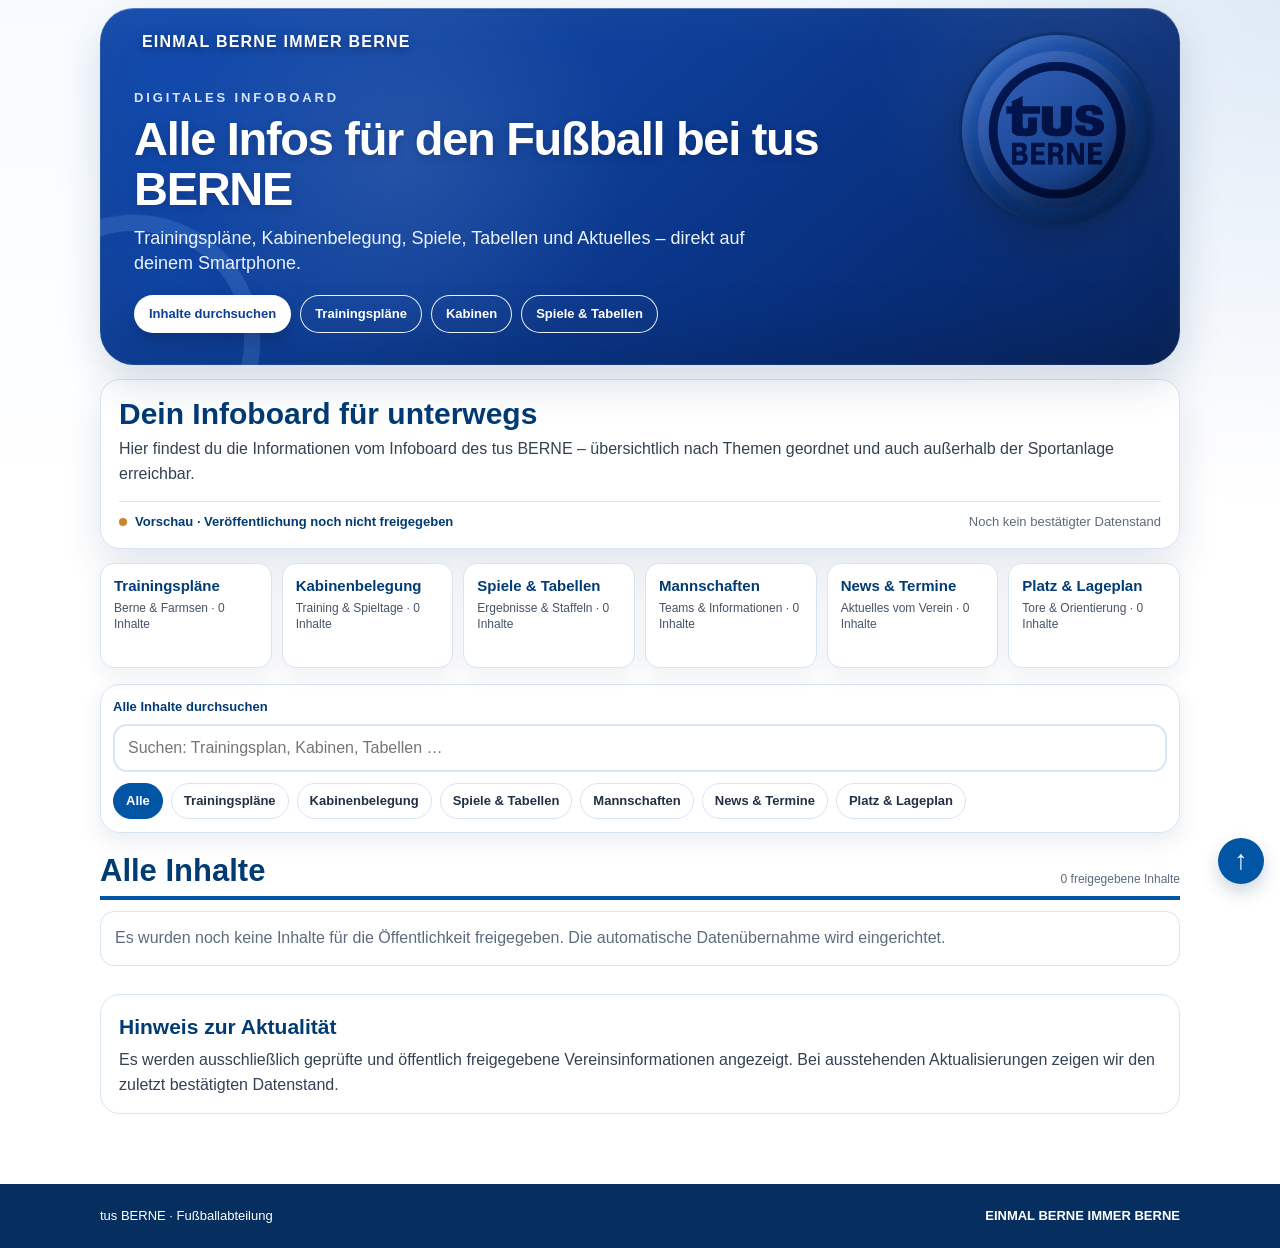
==== index.html @ 093ebe10 "Publish static tus BERNE infoboard portal skeleton with no private data" ====
<!doctype html>
<html lang="de">
<head>
  <meta charset="utf-8">
  <meta name="viewport" content="width=device-width, initial-scale=1">
  <meta name="theme-color" content="#0055a5">
  <meta name="robots" content="noindex,nofollow">
  <meta name="description" content="Trainingspläne, Kabinen, Spiele und Vereinsinformationen vom digitalen Infoboard der Fußballabteilung tus BERNE.">
  <title>tus BERNE | Digitales Infoboard</title>
  <link rel="stylesheet" href="./assets/styles.css">
  <script src="./assets/app.js" defer></script>
</head>
<body>
  <a class="skip-link" href="#inhalt">Zum Inhalt springen</a>
  <header class="hero" id="top">
    <div class="wrap">
      <div class="hero-shell">
        <div class="hero-topline">EINMAL BERNE IMMER BERNE</div>
        <div class="hero-logo3d" aria-hidden="true"><img src="[data-uri]" alt=""></div>
        <div class="hero-inner">
          <p class="eyebrow">DIGITALES INFOBOARD</p>
          <h1>Alle Infos für den Fußball bei tus BERNE</h1>
          <p class="subtitle">Trainingspläne, Kabinenbelegung, Spiele, Tabellen und Aktuelles – direkt auf deinem Smartphone.</p>
          <nav class="top-actions" aria-label="Schnellnavigation">
            <a class="button" href="#inhalte">Inhalte durchsuchen</a>
            <button class="button secondary" type="button" data-go-category="trainingsplaene">Trainingspläne</button>
            <button class="button secondary" type="button" data-go-category="kabinen">Kabinen</button>
            <button class="button secondary" type="button" data-go-category="fussball">Spiele &amp; Tabellen</button>
          </nav>
        </div>
      </div>
    </div>
  </header>

  <main id="inhalt" class="wrap">
    <section class="intro" aria-labelledby="intro-title">
      <h2 id="intro-title">Dein Infoboard für unterwegs</h2>
      <p>Hier findest du die Informationen vom Infoboard des tus BERNE – übersichtlich nach Themen geordnet und auch außerhalb der Sportanlage erreichbar.</p>
      <div class="status" aria-label="Veröffentlichungsstatus">
        <span class="status-label"><span class="dot" aria-hidden="true"></span><span id="status-label">Öffentliche Inhalte werden vorbereitet</span></span>
        <span class="status-time" id="datenstand">Noch kein bestätigter Datenstand</span>
      </div>
    </section>

    <section class="quick" id="themen" aria-label="Schnellüberblick">
      <div id="kategorien" class="category-grid"></div>
    </section>

    <section class="library" id="inhalte" aria-labelledby="contents-title">
      <div class="controls" aria-label="Inhalte durchsuchen und filtern">
        <label class="search-label" for="suche">Alle Inhalte durchsuchen</label>
        <input id="suche" class="search" type="search" placeholder="Suchen: Trainingsplan, Kabinen, Tabellen …" autocomplete="off">
        <div class="chips" id="filter-chips" role="group" aria-label="Themen filtern"></div>
      </div>
      <div class="section-title">
        <h2 id="contents-title">Alle Inhalte</h2>
        <span id="gesamtzahl" class="count" aria-live="polite">0 freigegebene Inhalte</span>
      </div>
      <div id="meldungen" class="notice" role="status" aria-live="polite">Lade freigegebene Inhalte …</div>
      <div id="dokumente" class="documents"></div>
    </section>

    <section class="about" aria-labelledby="hinweis">
      <h2 id="hinweis">Hinweis zur Aktualität</h2>
      <p>Es werden ausschließlich geprüfte und öffentlich freigegebene Vereinsinformationen angezeigt. Bei ausstehenden Aktualisierungen zeigen wir den zuletzt bestätigten Datenstand.</p>
    </section>
  </main>

  <footer class="footer"><div class="wrap"><span>tus BERNE · Fußballabteilung</span><strong>EINMAL BERNE IMMER BERNE</strong></div></footer>
  <a class="backtop" href="#top" aria-label="Zurück nach oben">↑</a>
</body>
</html>
---- assets/styles.css ----
:root {
  --blue:#0055A5;
  --blue-dark:#003b73;
  --blue-deep:#062f5f;
  --blue-soft:#edf5ff;
  --bg:#f7fbff;
  --line:#d7e5f5;
  --text:#132033;
  --muted:#5d6b7e;
  --white:#fff;
  --shadow:0 18px 40px rgba(0,48,102,.12);
  --radius:20px;
  --radius-sm:14px;
}
* { box-sizing:border-box; }
html { scroll-behavior:smooth; }
body {
  margin:0;
  font:16px/1.52 Arial,Helvetica,sans-serif;
  color:var(--text);
  background:radial-gradient(circle at top right, rgba(0,85,165,.10), transparent 32rem),linear-gradient(180deg,var(--bg),#fff 30rem);
}
a { color:var(--blue); text-decoration:none; font-weight:800; }
a:hover { text-decoration:underline; }
button,input { font:inherit; }
button { cursor:pointer; }
:focus-visible { outline:3px solid #efab2d; outline-offset:3px; }
.wrap { width:min(1080px,calc(100% - 26px)); margin:0 auto; }
.skip-link { position:absolute; top:-80px; left:12px; background:white; padding:12px; z-index:50; }
.skip-link:focus { top:12px; }
.hero { padding:8px 0 0; }
.hero-shell {
  position:relative; overflow:hidden; isolation:isolate;
  min-height:296px; padding:22px 34px 32px;
  border-radius:34px;
  background:radial-gradient(circle at 28% 42%,rgba(255,255,255,.09),transparent 28%),radial-gradient(circle at 90% 22%,rgba(255,255,255,.08),transparent 20%),linear-gradient(140deg,#144db1 0%,#0d3e98 42%,#082f7c 72%,#08255f 100%);
  box-shadow:inset 0 1px 0 rgba(255,255,255,.22),inset 0 -28px 60px rgba(0,0,0,.12),0 18px 42px rgba(0,48,102,.16);
  color:#fff;
}
.hero-shell::before {
  content:""; position:absolute; left:-92px; bottom:-102px; width:220px; height:220px; z-index:-1;
  border:16px solid rgba(143,191,255,.16); border-radius:50%;
  box-shadow:inset 0 0 0 12px rgba(13,64,153,.16),0 0 0 1px rgba(255,255,255,.04);
}
.hero-shell::after {
  content:""; position:absolute; inset:0; pointer-events:none; z-index:-1;
  box-shadow:inset 0 0 0 1px rgba(255,255,255,.06),inset 0 18px 36px rgba(255,255,255,.04); border-radius:34px;
}
.hero-topline {
  position:relative; z-index:2;
  margin-left:8px;
  font-size:16px; font-weight:900; letter-spacing:.075em; text-shadow:0 2px 8px rgba(0,0,0,.38);
}
.hero-inner { position:relative; z-index:1; padding:24px 238px 0 0; min-height:219px; }
.eyebrow { margin:10px 0 6px; font-size:13px; font-weight:800; letter-spacing:.22em; color:#d6e5ff; }
h1 { font-size:clamp(29px,4.5vw,47px); line-height:1.07; letter-spacing:-1.3px; max-width:730px; margin:0; text-shadow:0 2px 10px rgba(0,0,0,.18); }
.subtitle { max-width:650px; margin:11px 0 0; color:#ebf3ff; font-size:clamp(15px,1.8vw,18px); line-height:1.4; }
.hero-logo3d {
  position:absolute; top:25px; right:26px; width:194px; height:194px;
  display:flex; align-items:center; justify-content:center; pointer-events:none;
  filter:drop-shadow(0 14px 22px rgba(0,0,0,.24));
}
.hero-logo3d::before {
  content:""; position:absolute; inset:2px; border-radius:50%;
  background:linear-gradient(145deg,#2d66c7 0%,#0c377f 55%,#0a2d69 100%);
  box-shadow:inset 5px 5px 10px rgba(255,255,255,.10),inset -10px -12px 20px rgba(0,0,0,.30),0 0 0 3px rgba(9,40,94,.50);
}
.hero-logo3d::after {
  content:""; position:absolute; inset:18px; border-radius:50%;
  box-shadow:inset 8px 8px 14px rgba(255,255,255,.08),inset -14px -16px 20px rgba(0,0,0,.34);
  background:linear-gradient(145deg,rgba(52,101,193,.96),rgba(12,50,116,.96));
}
.hero-logo3d img { position:relative; z-index:2; width:158px; height:158px; object-fit:contain; padding:10px; opacity:.95; filter:brightness(.68) saturate(.95) contrast(1.12); mix-blend-mode:multiply; }
.top-actions { display:flex; flex-wrap:wrap; gap:9px; margin:19px 0 0; }
.button {
  display:inline-flex; justify-content:center; align-items:center;
  min-height:38px; padding:7px 14px; border-radius:999px;
  background:#fff; color:#0d3f96; border:1.5px solid rgba(255,255,255,.92);
  box-shadow:0 8px 14px rgba(0,0,0,.15); font-weight:900; font-size:13px; text-decoration:none;
}
.button:hover { text-decoration:none; filter:brightness(.95); }
.button.secondary { background:rgba(255,255,255,.02); color:#fff; box-shadow:none; }
main { padding:14px 0 34px; }
.intro {
  background:#fff; border:1px solid var(--line); border-radius:var(--radius);
  box-shadow:var(--shadow); padding:16px 18px; margin:0 0 14px;
}
.intro h2 { margin:0 0 6px; color:var(--blue-dark); font-size:clamp(22px,4vw,30px); line-height:1.18; }
.intro p { margin:0; color:#344054; }
.status { display:flex; align-items:center; justify-content:space-between; flex-wrap:wrap; gap:4px 15px; margin-top:15px; padding-top:10px; border-top:1px solid var(--line); font-size:13px; color:var(--muted); }
.status-label { display:inline-flex; align-items:center; gap:8px; font-weight:800; color:var(--blue-dark); }
.dot { flex:none; width:8px; height:8px; background:#cc862a; border-radius:50%; }
.dot.is-live { background:#268052; }
.category-grid { display:grid; grid-template-columns:repeat(6,minmax(0,1fr)); gap:10px; }
.quick { margin-bottom:16px; }
.category {
  appearance:none; background:#fff; border:1px solid var(--line); border-radius:var(--radius-sm);
  padding:13px; box-shadow:0 8px 20px rgba(0,48,102,.07);
  min-height:105px; text-align:left; display:flex; flex-direction:column; gap:5px;
}
.category:hover,.category[aria-pressed="true"] { border-color:var(--blue); }
.category[aria-pressed="true"] { background:var(--blue-soft); box-shadow:inset 0 0 0 1px var(--blue); }
.category-title { display:block; font-size:15px; line-height:1.2; font-weight:800; color:var(--blue-dark); }
.category-subtitle { display:block; color:#475467; font-size:12px; line-height:1.35; }
.library { scroll-margin-top:18px; }
.controls {
  background:rgba(255,255,255,.96); border:1px solid var(--line); border-radius:var(--radius);
  box-shadow:0 8px 22px rgba(0,48,102,.09); padding:12px; margin:0 0 20px;
}
.search-label { display:block; margin:0 0 7px; font-weight:800; color:var(--blue-dark); font-size:13px; }
.search { width:100%; min-height:48px; border:2px solid var(--line); border-radius:14px; padding:10px 13px; background:white; outline:none; }
.search:focus { border-color:var(--blue); box-shadow:0 0 0 4px rgba(0,85,165,.12); }
.chips { display:flex; flex-wrap:wrap; gap:8px; padding:11px 0 1px; }
.chip { border:1px solid var(--line); border-radius:999px; background:#fff; color:#233044; font-weight:800; font-size:13px; padding:7px 12px; }
.chip[aria-pressed="true"] { background:var(--blue); color:#fff; border-color:var(--blue); }
.section-title { display:flex; align-items:end; justify-content:space-between; gap:8px; border-bottom:4px solid var(--blue); padding-bottom:8px; margin:20px 0 11px; }
.section-title h2 { font-size:clamp(23px,3vw,31px); line-height:1.15; color:var(--blue-dark); margin:0; }
.count { font-size:12px; color:var(--muted); }
.notice { background:#fff; border:1px solid var(--line); border-radius:14px; padding:14px; color:var(--muted); }
.notice[hidden] { display:none; }
.documents { display:grid; gap:10px; }
.document { background:#fff; border:1px solid var(--line); border-radius:14px; box-shadow:0 6px 18px rgba(0,48,102,.06); overflow:hidden; }
.document summary { list-style:none; cursor:pointer; display:flex; align-items:center; gap:12px; padding:14px; font-weight:900; color:#182230; }
.document summary::-webkit-details-marker { display:none; }
.document summary::before { content:"+"; display:grid; place-items:center; width:26px; height:26px; flex:none; border-radius:50%; background:var(--blue); color:#fff; }
.document[open] summary::before { content:"−"; }
.doc-title { flex:1; min-width:0; }
.doc-category { color:var(--muted); font-size:12px; font-weight:700; }
.document-body { border-top:1px solid var(--line); padding:14px 16px 16px 52px; }
.document-body p { margin:0 0 12px; color:#344054; }
.doc-open { display:inline-flex; color:#fff; background:var(--blue); padding:8px 14px; border-radius:999px; font-weight:800; text-decoration:none; }
.doc-open:hover { background:var(--blue-dark); color:white; text-decoration:none; }
.doc-time { display:block; font-size:12px; color:var(--muted); margin-top:13px; }
.about { margin:28px 0 36px; border:1px solid var(--line); background:#fff; border-radius:var(--radius); padding:16px 18px; }
.about h2 { margin:0 0 6px; font-size:21px; color:var(--blue-dark); }
.about p { margin:0; color:#344054; }
.footer { background:var(--blue-deep); color:white; padding:22px 0; font-size:13px; }
.footer .wrap { display:flex; justify-content:space-between; flex-wrap:wrap; gap:10px; }
.backtop { position:fixed; right:16px; bottom:16px; width:46px; height:46px; display:grid; place-items:center; border-radius:50%; background:var(--blue); color:#fff; box-shadow:0 8px 18px rgba(0,48,102,.2); font-size:27px; text-decoration:none; }
.backtop:hover { color:#fff; }
@media(max-width:1000px) {
  .category-grid { grid-template-columns:repeat(3,minmax(0,1fr)); }
}
@media(max-width:720px) {
  .hero-shell { padding:17px 20px 25px; border-radius:24px; }
  .hero-topline { font-size:12px; margin-left:0; }
  .hero-inner { padding:14px 0 0; min-height:0; }
  .hero-logo3d { width:105px; height:105px; right:12px; top:48px; opacity:.52; }
  .hero-logo3d img { width:90px; height:90px; padding:6px; }
  .eyebrow { font-size:11px; max-width:calc(100% - 80px); }
  h1 { padding-right:60px; font-size:clamp(27px,6vw,40px); }
  .subtitle { padding-right:16px; font-size:15px; }
  .button { min-height:36px; }
  .category-grid { grid-template-columns:repeat(2,minmax(0,1fr)); }
  .category { min-height:94px; }
  .document-body { padding-left:15px; }
}
@media(max-width:400px) {
  h1 { padding-right:8px; }
  .hero-logo3d { width:76px; height:76px; top:43px; right:9px; opacity:.36; }
  .hero-logo3d img { width:66px; height:66px; }
  .category { padding:11px; }
  .category-title { font-size:14px; }
  .count { display:block; }
}
@media(prefers-reduced-motion:reduce){ html { scroll-behavior:auto; } }
@media print { .top-actions,.controls,.backtop { display:none; } }
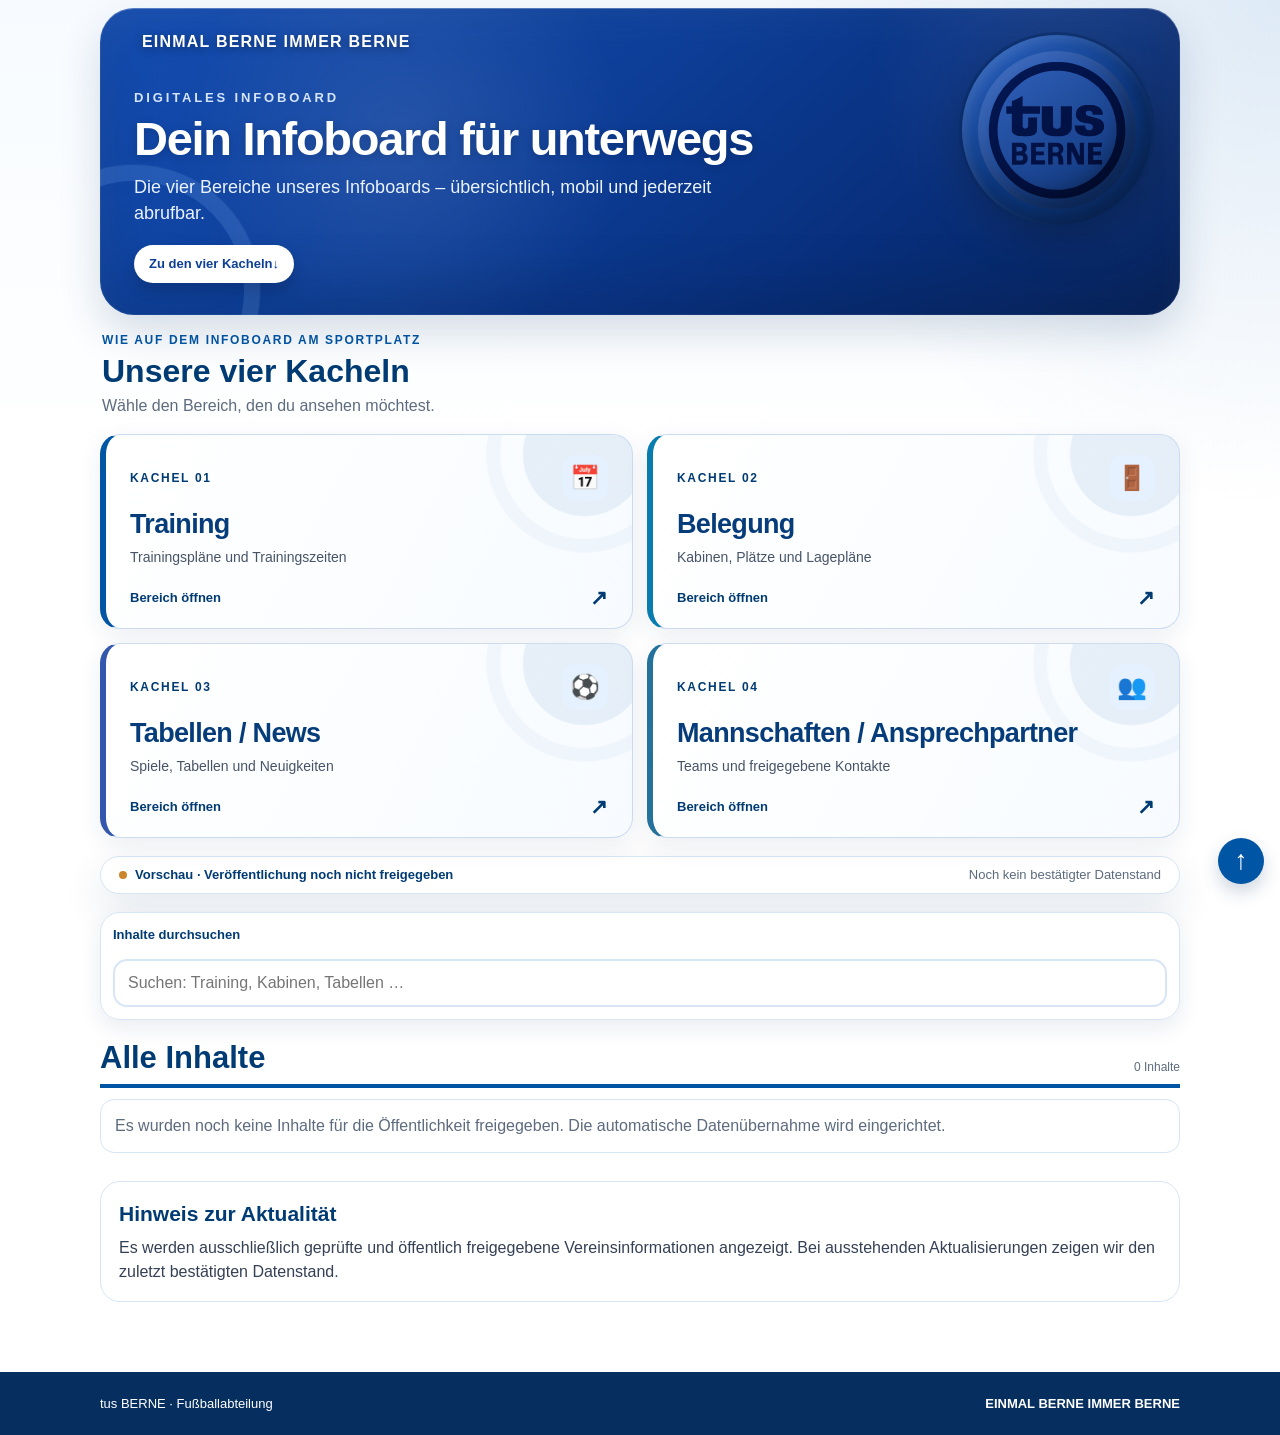
==== commit 5fe49e82: "Match mobile infoboard homepage to four screen tiles" ====
--- a/index.html
+++ b/index.html
@@ -19,13 +19,10 @@
         <div class="hero-logo3d" aria-hidden="true"><img src="[data-uri]" alt=""></div>
         <div class="hero-inner">
           <p class="eyebrow">DIGITALES INFOBOARD</p>
-          <h1>Alle Infos für den Fußball bei tus BERNE</h1>
-          <p class="subtitle">Trainingspläne, Kabinenbelegung, Spiele, Tabellen und Aktuelles – direkt auf deinem Smartphone.</p>
+          <h1>Dein Infoboard für unterwegs</h1>
+          <p class="subtitle">Die vier Bereiche unseres Infoboards – übersichtlich, mobil und jederzeit abrufbar.</p>
           <nav class="top-actions" aria-label="Schnellnavigation">
-            <a class="button" href="#inhalte">Inhalte durchsuchen</a>
-            <button class="button secondary" type="button" data-go-category="trainingsplaene">Trainingspläne</button>
-            <button class="button secondary" type="button" data-go-category="kabinen">Kabinen</button>
-            <button class="button secondary" type="button" data-go-category="fussball">Spiele &amp; Tabellen</button>
+            <a class="button" href="#themen">Zu den vier Kacheln <span aria-hidden="true">↓</span></a>
           </nav>
         </div>
       </div>
@@ -33,24 +30,29 @@
   </header>
 
   <main id="inhalt" class="wrap">
-    <section class="intro" aria-labelledby="intro-title">
-      <h2 id="intro-title">Dein Infoboard für unterwegs</h2>
-      <p>Hier findest du die Informationen vom Infoboard des tus BERNE – übersichtlich nach Themen geordnet und auch außerhalb der Sportanlage erreichbar.</p>
+    <section class="quick" id="themen" aria-labelledby="tiles-title">
+      <div class="tiles-heading">
+        <p class="tiles-kicker">WIE AUF DEM INFOBOARD AM SPORTPLATZ</p>
+        <h2 id="tiles-title">Unsere vier Kacheln</h2>
+        <p>Wähle den Bereich, den du ansehen möchtest.</p>
+      </div>
+      <div id="kategorien" class="category-grid" role="group" aria-label="Vier Infoboard-Kacheln"></div>
+    </section>
+
+    <section class="intro" aria-label="Stand der öffentlichen Informationen">
       <div class="status" aria-label="Veröffentlichungsstatus">
         <span class="status-label"><span class="dot" aria-hidden="true"></span><span id="status-label">Öffentliche Inhalte werden vorbereitet</span></span>
         <span class="status-time" id="datenstand">Noch kein bestätigter Datenstand</span>
       </div>
     </section>
 
-    <section class="quick" id="themen" aria-label="Schnellüberblick">
-      <div id="kategorien" class="category-grid"></div>
-    </section>
-
     <section class="library" id="inhalte" aria-labelledby="contents-title">
-      <div class="controls" aria-label="Inhalte durchsuchen und filtern">
-        <label class="search-label" for="suche">Alle Inhalte durchsuchen</label>
-        <input id="suche" class="search" type="search" placeholder="Suchen: Trainingsplan, Kabinen, Tabellen …" autocomplete="off">
-        <div class="chips" id="filter-chips" role="group" aria-label="Themen filtern"></div>
+      <div class="controls" aria-label="Inhalte durchsuchen">
+        <div class="search-header">
+          <label class="search-label" for="suche">Inhalte durchsuchen</label>
+          <button id="filter-zurueck" class="reset-filter" type="button" hidden>Alle vier Kacheln anzeigen</button>
+        </div>
+        <input id="suche" class="search" type="search" placeholder="Suchen: Training, Kabinen, Tabellen …" autocomplete="off">
       </div>
       <div class="section-title">
         <h2 id="contents-title">Alle Inhalte</h2>
--- a/assets/styles.css
+++ b/assets/styles.css
@@ -91,17 +91,45 @@
 .status-label { display:inline-flex; align-items:center; gap:8px; font-weight:800; color:var(--blue-dark); }
 .dot { flex:none; width:8px; height:8px; background:#cc862a; border-radius:50%; }
 .dot.is-live { background:#268052; }
-.category-grid { display:grid; grid-template-columns:repeat(6,minmax(0,1fr)); gap:10px; }
-.quick { margin-bottom:16px; }
+.quick { margin:2px 0 18px; scroll-margin-top:12px; }
+.tiles-heading { margin:0 2px 16px; }
+.tiles-kicker { margin:0 0 4px; color:var(--blue); font-size:12px; letter-spacing:.14em; font-weight:900; }
+.tiles-heading h2 { margin:0 0 2px; color:var(--blue-dark); font-size:clamp(24px,3.5vw,32px); line-height:1.16; }
+.tiles-heading p:last-child { margin:4px 0 0; color:var(--muted); }
+.category-grid { display:grid; grid-template-columns:repeat(2,minmax(0,1fr)); gap:14px; }
 .category {
-  appearance:none; background:#fff; border:1px solid var(--line); border-radius:var(--radius-sm);
-  padding:13px; box-shadow:0 8px 20px rgba(0,48,102,.07);
-  min-height:105px; text-align:left; display:flex; flex-direction:column; gap:5px;
+  --tile-accent:#0055a5;
+  position:relative; isolation:isolate; overflow:hidden;
+  appearance:none; border:1px solid #cbdcf1; border-left:6px solid var(--tile-accent);
+  border-radius:20px; min-width:0; min-height:195px;
+  background:linear-gradient(118deg,#fff 0%,#f7fbff 100%);
+  padding:20px 24px; box-shadow:0 8px 25px rgba(0,48,102,.08);
+  text-align:left; display:flex; flex-direction:column; align-items:stretch; gap:8px;
+  transition:box-shadow .18s ease,transform .18s ease,border-color .18s ease;
 }
-.category:hover,.category[aria-pressed="true"] { border-color:var(--blue); }
-.category[aria-pressed="true"] { background:var(--blue-soft); box-shadow:inset 0 0 0 1px var(--blue); }
-.category-title { display:block; font-size:15px; line-height:1.2; font-weight:800; color:var(--blue-dark); }
-.category-subtitle { display:block; color:#475467; font-size:12px; line-height:1.35; }
+.category::before {
+  content:""; position:absolute; z-index:-1; right:-60px; top:-88px;
+  width:215px; height:215px; border-radius:50%;
+  background:radial-gradient(circle at center,rgba(0,85,165,.08) 0 40%,transparent 41% 55%,rgba(0,85,165,.04) 56% 64%,transparent 65%);
+}
+.category--belegung { --tile-accent:#087baf; }
+.category--tabellen-news { --tile-accent:#3257ad; }
+.category--mannschaften-ansprechpartner { --tile-accent:#24729c; }
+.category:hover { transform:translateY(-2px); border-color:var(--tile-accent); box-shadow:0 14px 28px rgba(0,48,102,.15); }
+.category[aria-pressed="true"] { border-color:var(--tile-accent); background:linear-gradient(115deg,#eaf3ff,#f6faff); box-shadow:inset 0 0 0 1px var(--tile-accent),0 12px 26px rgba(0,48,102,.09); }
+.category-top,.category-bottom { display:flex; align-items:center; justify-content:space-between; gap:12px; }
+.category-index { font-size:12px; color:var(--blue-dark); letter-spacing:.14em; font-weight:900; }
+.category-icon { width:46px; height:46px; flex:none; background:#e5f1ff; border-radius:14px; display:grid; place-items:center; font-size:24px; }
+.category-title { color:#063c7a; font-size:clamp(22px,2.7vw,27px); line-height:1.15; font-weight:900; letter-spacing:-.025em; overflow-wrap:break-word; }
+.category-subtitle { color:#475467; font-size:14px; line-height:1.35; }
+.category-bottom { margin-top:auto; padding-top:6px; color:var(--blue-dark); font-size:13px; font-weight:800; }
+.category-arrow { font-size:21px; line-height:1; }
+.intro { padding:8px 18px; margin:0 0 18px; }
+.intro .status { padding:0; margin:0; border:0; }
+.search-header { display:flex; justify-content:space-between; align-items:center; flex-wrap:wrap; gap:8px; margin-bottom:7px; }
+.reset-filter { background:var(--blue-soft); border:1px solid #aacbee; border-radius:999px; padding:6px 11px; color:var(--blue-dark); font-size:12px; font-weight:900; }
+.reset-filter:hover { background:#dbeaff; }
+.reset-filter[hidden] { display:none; }
 .library { scroll-margin-top:18px; }
 .controls {
   background:rgba(255,255,255,.96); border:1px solid var(--line); border-radius:var(--radius);
@@ -110,9 +138,6 @@
 .search-label { display:block; margin:0 0 7px; font-weight:800; color:var(--blue-dark); font-size:13px; }
 .search { width:100%; min-height:48px; border:2px solid var(--line); border-radius:14px; padding:10px 13px; background:white; outline:none; }
 .search:focus { border-color:var(--blue); box-shadow:0 0 0 4px rgba(0,85,165,.12); }
-.chips { display:flex; flex-wrap:wrap; gap:8px; padding:11px 0 1px; }
-.chip { border:1px solid var(--line); border-radius:999px; background:#fff; color:#233044; font-weight:800; font-size:13px; padding:7px 12px; }
-.chip[aria-pressed="true"] { background:var(--blue); color:#fff; border-color:var(--blue); }
 .section-title { display:flex; align-items:end; justify-content:space-between; gap:8px; border-bottom:4px solid var(--blue); padding-bottom:8px; margin:20px 0 11px; }
 .section-title h2 { font-size:clamp(23px,3vw,31px); line-height:1.15; color:var(--blue-dark); margin:0; }
 .count { font-size:12px; color:var(--muted); }
@@ -138,9 +163,7 @@
 .footer .wrap { display:flex; justify-content:space-between; flex-wrap:wrap; gap:10px; }
 .backtop { position:fixed; right:16px; bottom:16px; width:46px; height:46px; display:grid; place-items:center; border-radius:50%; background:var(--blue); color:#fff; box-shadow:0 8px 18px rgba(0,48,102,.2); font-size:27px; text-decoration:none; }
 .backtop:hover { color:#fff; }
-@media(max-width:1000px) {
-  .category-grid { grid-template-columns:repeat(3,minmax(0,1fr)); }
-}
+
 @media(max-width:720px) {
   .hero-shell { padding:17px 20px 25px; border-radius:24px; }
   .hero-topline { font-size:12px; margin-left:0; }
@@ -151,16 +174,19 @@
   h1 { padding-right:60px; font-size:clamp(27px,6vw,40px); }
   .subtitle { padding-right:16px; font-size:15px; }
   .button { min-height:36px; }
-  .category-grid { grid-template-columns:repeat(2,minmax(0,1fr)); }
-  .category { min-height:94px; }
+  .category-grid { grid-template-columns:1fr; gap:11px; }
+  .category { min-height:145px; padding:14px 17px; gap:5px; border-radius:17px; }
+  .category-icon { width:40px; height:40px; font-size:21px; border-radius:12px; }
+  .category-title { font-size:23px; }
+  .category-bottom { padding-top:3px; }
   .document-body { padding-left:15px; }
 }
 @media(max-width:400px) {
   h1 { padding-right:8px; }
   .hero-logo3d { width:76px; height:76px; top:43px; right:9px; opacity:.36; }
   .hero-logo3d img { width:66px; height:66px; }
-  .category { padding:11px; }
-  .category-title { font-size:14px; }
+  .category { padding:13px 15px; }
+  .category-title { font-size:21px; }
   .count { display:block; }
 }
 @media(prefers-reduced-motion:reduce){ html { scroll-behavior:auto; } }
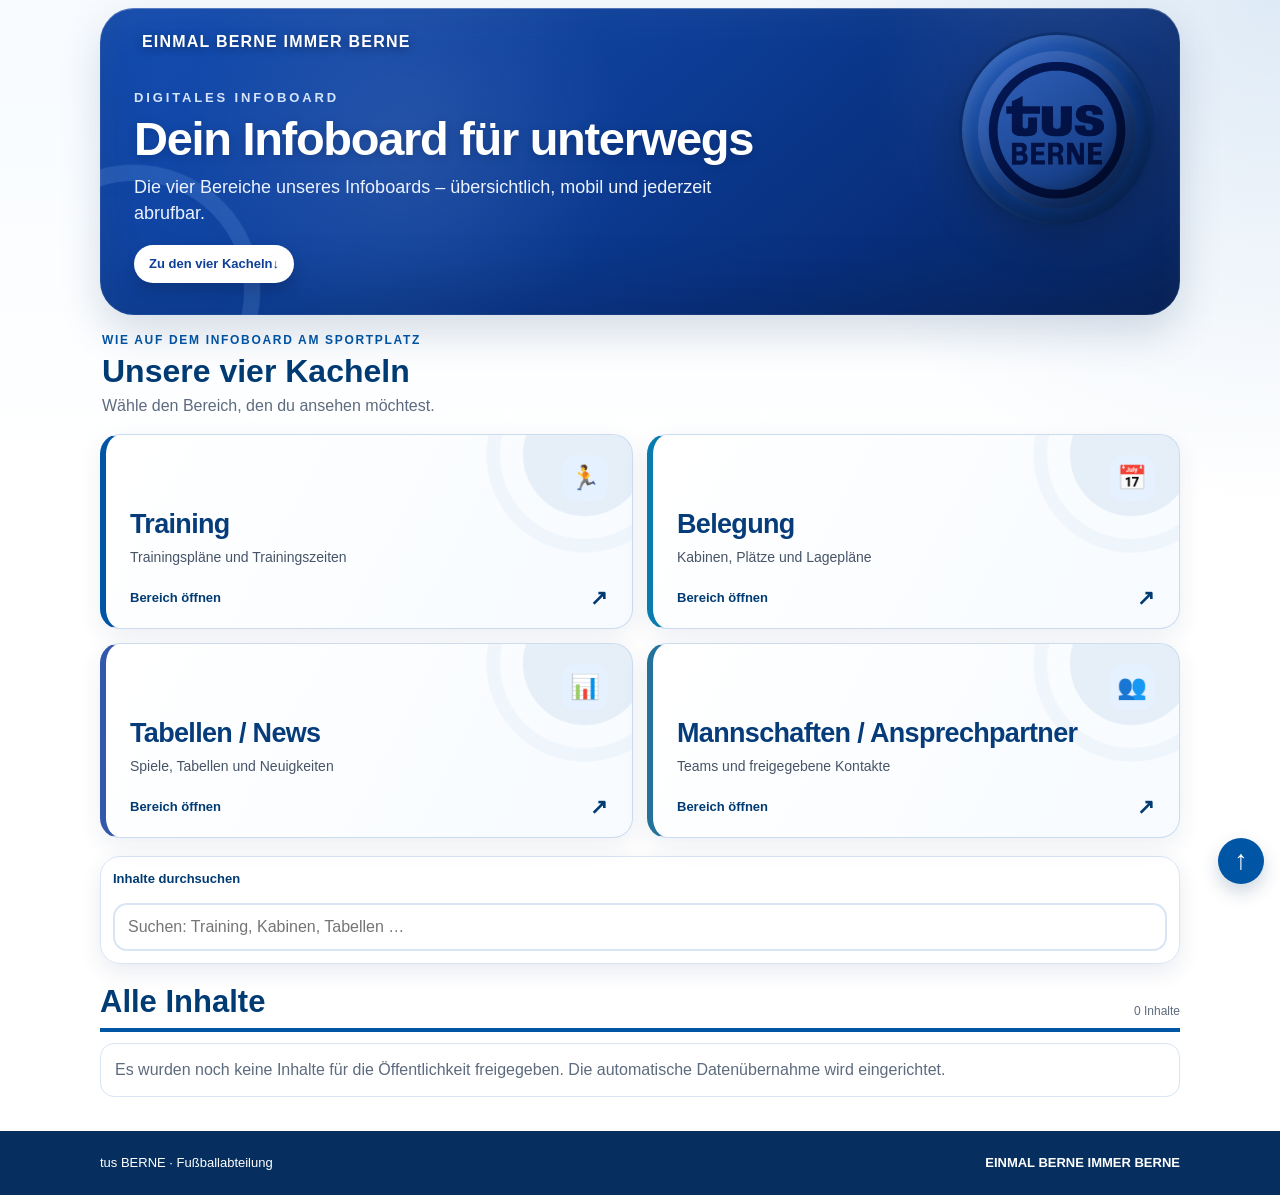
==== commit 89a7b6c2: "Simplify four infoboard tiles and update category icons" ====
--- a/index.html
+++ b/index.html
@@ -39,13 +39,6 @@
       <div id="kategorien" class="category-grid" role="group" aria-label="Vier Infoboard-Kacheln"></div>
     </section>
 
-    <section class="intro" aria-label="Stand der öffentlichen Informationen">
-      <div class="status" aria-label="Veröffentlichungsstatus">
-        <span class="status-label"><span class="dot" aria-hidden="true"></span><span id="status-label">Öffentliche Inhalte werden vorbereitet</span></span>
-        <span class="status-time" id="datenstand">Noch kein bestätigter Datenstand</span>
-      </div>
-    </section>
-
     <section class="library" id="inhalte" aria-labelledby="contents-title">
       <div class="controls" aria-label="Inhalte durchsuchen">
         <div class="search-header">
@@ -62,10 +55,6 @@
       <div id="dokumente" class="documents"></div>
     </section>
 
-    <section class="about" aria-labelledby="hinweis">
-      <h2 id="hinweis">Hinweis zur Aktualität</h2>
-      <p>Es werden ausschließlich geprüfte und öffentlich freigegebene Vereinsinformationen angezeigt. Bei ausstehenden Aktualisierungen zeigen wir den zuletzt bestätigten Datenstand.</p>
-    </section>
   </main>
 
   <footer class="footer"><div class="wrap"><span>tus BERNE · Fußballabteilung</span><strong>EINMAL BERNE IMMER BERNE</strong></div></footer>
--- a/assets/styles.css
+++ b/assets/styles.css
@@ -81,16 +81,6 @@
 .button:hover { text-decoration:none; filter:brightness(.95); }
 .button.secondary { background:rgba(255,255,255,.02); color:#fff; box-shadow:none; }
 main { padding:14px 0 34px; }
-.intro {
-  background:#fff; border:1px solid var(--line); border-radius:var(--radius);
-  box-shadow:var(--shadow); padding:16px 18px; margin:0 0 14px;
-}
-.intro h2 { margin:0 0 6px; color:var(--blue-dark); font-size:clamp(22px,4vw,30px); line-height:1.18; }
-.intro p { margin:0; color:#344054; }
-.status { display:flex; align-items:center; justify-content:space-between; flex-wrap:wrap; gap:4px 15px; margin-top:15px; padding-top:10px; border-top:1px solid var(--line); font-size:13px; color:var(--muted); }
-.status-label { display:inline-flex; align-items:center; gap:8px; font-weight:800; color:var(--blue-dark); }
-.dot { flex:none; width:8px; height:8px; background:#cc862a; border-radius:50%; }
-.dot.is-live { background:#268052; }
 .quick { margin:2px 0 18px; scroll-margin-top:12px; }
 .tiles-heading { margin:0 2px 16px; }
 .tiles-kicker { margin:0 0 4px; color:var(--blue); font-size:12px; letter-spacing:.14em; font-weight:900; }
@@ -118,14 +108,12 @@
 .category:hover { transform:translateY(-2px); border-color:var(--tile-accent); box-shadow:0 14px 28px rgba(0,48,102,.15); }
 .category[aria-pressed="true"] { border-color:var(--tile-accent); background:linear-gradient(115deg,#eaf3ff,#f6faff); box-shadow:inset 0 0 0 1px var(--tile-accent),0 12px 26px rgba(0,48,102,.09); }
 .category-top,.category-bottom { display:flex; align-items:center; justify-content:space-between; gap:12px; }
-.category-index { font-size:12px; color:var(--blue-dark); letter-spacing:.14em; font-weight:900; }
+.category-top { justify-content:flex-end; }
 .category-icon { width:46px; height:46px; flex:none; background:#e5f1ff; border-radius:14px; display:grid; place-items:center; font-size:24px; }
 .category-title { color:#063c7a; font-size:clamp(22px,2.7vw,27px); line-height:1.15; font-weight:900; letter-spacing:-.025em; overflow-wrap:break-word; }
 .category-subtitle { color:#475467; font-size:14px; line-height:1.35; }
 .category-bottom { margin-top:auto; padding-top:6px; color:var(--blue-dark); font-size:13px; font-weight:800; }
 .category-arrow { font-size:21px; line-height:1; }
-.intro { padding:8px 18px; margin:0 0 18px; }
-.intro .status { padding:0; margin:0; border:0; }
 .search-header { display:flex; justify-content:space-between; align-items:center; flex-wrap:wrap; gap:8px; margin-bottom:7px; }
 .reset-filter { background:var(--blue-soft); border:1px solid #aacbee; border-radius:999px; padding:6px 11px; color:var(--blue-dark); font-size:12px; font-weight:900; }
 .reset-filter:hover { background:#dbeaff; }
@@ -156,9 +144,6 @@
 .doc-open { display:inline-flex; color:#fff; background:var(--blue); padding:8px 14px; border-radius:999px; font-weight:800; text-decoration:none; }
 .doc-open:hover { background:var(--blue-dark); color:white; text-decoration:none; }
 .doc-time { display:block; font-size:12px; color:var(--muted); margin-top:13px; }
-.about { margin:28px 0 36px; border:1px solid var(--line); background:#fff; border-radius:var(--radius); padding:16px 18px; }
-.about h2 { margin:0 0 6px; font-size:21px; color:var(--blue-dark); }
-.about p { margin:0; color:#344054; }
 .footer { background:var(--blue-deep); color:white; padding:22px 0; font-size:13px; }
 .footer .wrap { display:flex; justify-content:space-between; flex-wrap:wrap; gap:10px; }
 .backtop { position:fixed; right:16px; bottom:16px; width:46px; height:46px; display:grid; place-items:center; border-radius:50%; background:var(--blue); color:#fff; box-shadow:0 8px 18px rgba(0,48,102,.2); font-size:27px; text-decoration:none; }
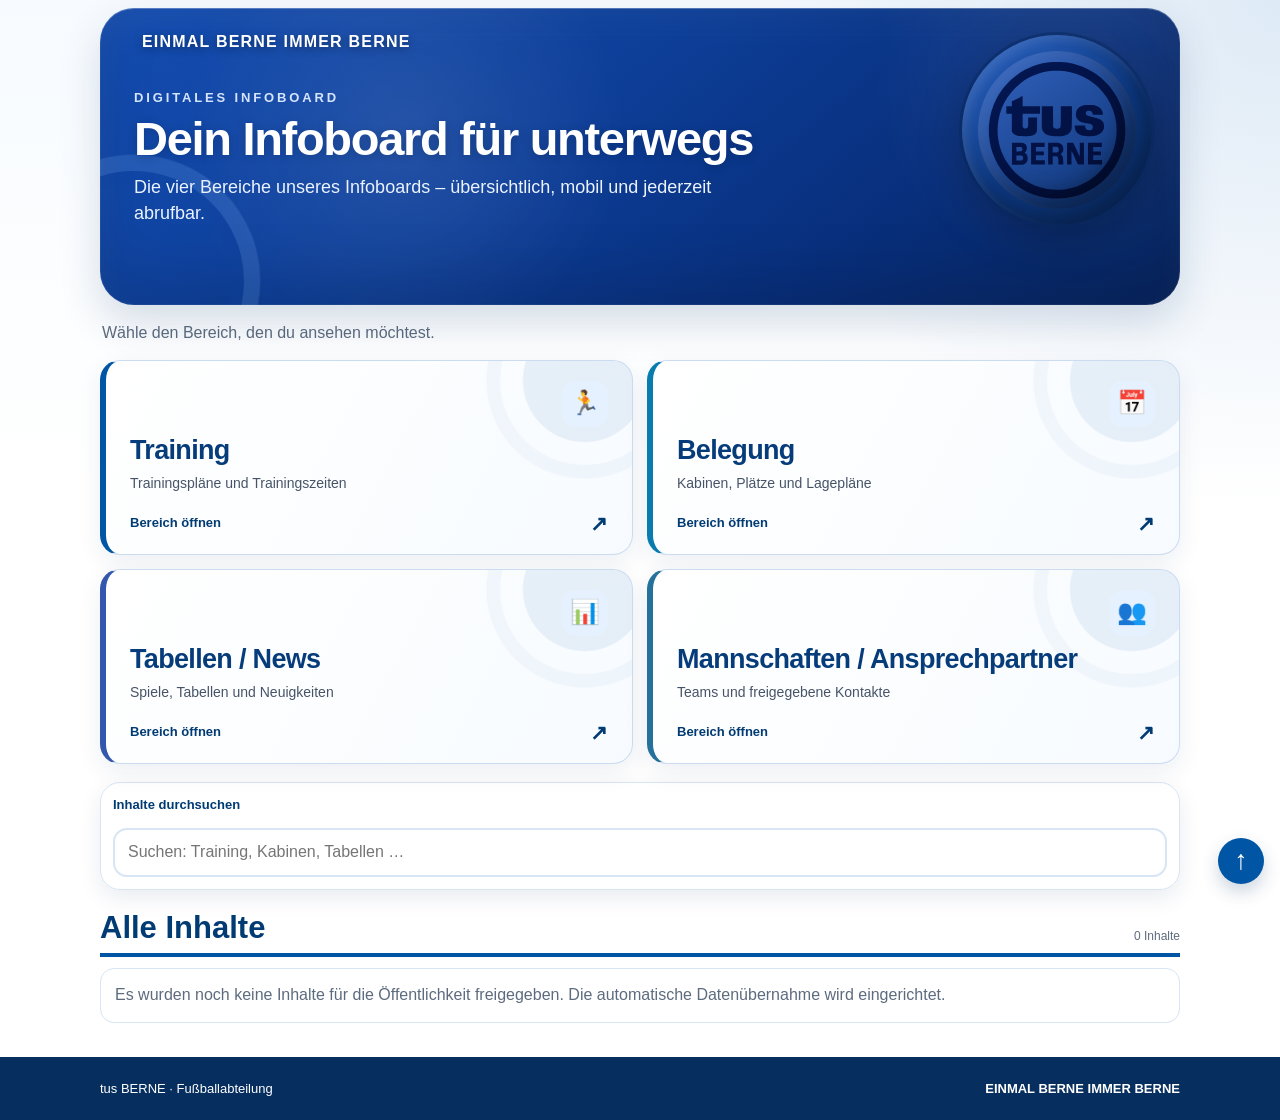
==== commit 7d9b0c85: "Compact mobile tiles and remove redundant hero navigation and heading" ====
--- a/index.html
+++ b/index.html
@@ -21,21 +21,14 @@
           <p class="eyebrow">DIGITALES INFOBOARD</p>
           <h1>Dein Infoboard für unterwegs</h1>
           <p class="subtitle">Die vier Bereiche unseres Infoboards – übersichtlich, mobil und jederzeit abrufbar.</p>
-          <nav class="top-actions" aria-label="Schnellnavigation">
-            <a class="button" href="#themen">Zu den vier Kacheln <span aria-hidden="true">↓</span></a>
-          </nav>
         </div>
       </div>
     </div>
   </header>
 
   <main id="inhalt" class="wrap">
-    <section class="quick" id="themen" aria-labelledby="tiles-title">
-      <div class="tiles-heading">
-        <p class="tiles-kicker">WIE AUF DEM INFOBOARD AM SPORTPLATZ</p>
-        <h2 id="tiles-title">Unsere vier Kacheln</h2>
-        <p>Wähle den Bereich, den du ansehen möchtest.</p>
-      </div>
+    <section class="quick" id="themen" aria-label="Vier Bereiche des Infoboards">
+      <p class="tile-prompt">Wähle den Bereich, den du ansehen möchtest.</p>
       <div id="kategorien" class="category-grid" role="group" aria-label="Vier Infoboard-Kacheln"></div>
     </section>
 
--- a/assets/styles.css
+++ b/assets/styles.css
@@ -82,10 +82,7 @@
 .button.secondary { background:rgba(255,255,255,.02); color:#fff; box-shadow:none; }
 main { padding:14px 0 34px; }
 .quick { margin:2px 0 18px; scroll-margin-top:12px; }
-.tiles-heading { margin:0 2px 16px; }
-.tiles-kicker { margin:0 0 4px; color:var(--blue); font-size:12px; letter-spacing:.14em; font-weight:900; }
-.tiles-heading h2 { margin:0 0 2px; color:var(--blue-dark); font-size:clamp(24px,3.5vw,32px); line-height:1.16; }
-.tiles-heading p:last-child { margin:4px 0 0; color:var(--muted); }
+.tile-prompt { margin:2px 2px 14px; color:var(--muted); font-size:16px; }
 .category-grid { display:grid; grid-template-columns:repeat(2,minmax(0,1fr)); gap:14px; }
 .category {
   --tile-accent:#0055a5;
@@ -150,28 +147,33 @@
 .backtop:hover { color:#fff; }
 
 @media(max-width:720px) {
-  .hero-shell { padding:17px 20px 25px; border-radius:24px; }
+  .hero-shell { min-height:0; padding:16px 18px 20px; border-radius:24px; }
   .hero-topline { font-size:12px; margin-left:0; }
   .hero-inner { padding:14px 0 0; min-height:0; }
   .hero-logo3d { width:105px; height:105px; right:12px; top:48px; opacity:.52; }
   .hero-logo3d img { width:90px; height:90px; padding:6px; }
   .eyebrow { font-size:11px; max-width:calc(100% - 80px); }
   h1 { padding-right:60px; font-size:clamp(27px,6vw,40px); }
-  .subtitle { padding-right:16px; font-size:15px; }
-  .button { min-height:36px; }
-  .category-grid { grid-template-columns:1fr; gap:11px; }
-  .category { min-height:145px; padding:14px 17px; gap:5px; border-radius:17px; }
-  .category-icon { width:40px; height:40px; font-size:21px; border-radius:12px; }
-  .category-title { font-size:23px; }
-  .category-bottom { padding-top:3px; }
+  .subtitle { padding-right:16px; font-size:14px; line-height:1.35; }
+  .quick { margin:0 0 14px; }
+  .tile-prompt { font-size:14px; line-height:1.35; margin:0 2px 10px; }
+  .category-grid { grid-template-columns:1fr; gap:9px; }
+  .category { min-height:108px; padding:12px 15px; gap:3px; border-radius:15px; }
+  .category-top { position:absolute; right:13px; top:11px; }
+  .category-icon { width:34px; height:34px; font-size:19px; border-radius:10px; }
+  .category-title { font-size:18px; line-height:1.14; padding-right:44px; }
+  .category-subtitle { font-size:12px; line-height:1.25; }
+  .category-bottom { padding-top:2px; font-size:12px; }
+  .category-arrow { font-size:18px; }
+  .backtop { display:none; }
   .document-body { padding-left:15px; }
 }
 @media(max-width:400px) {
   h1 { padding-right:8px; }
   .hero-logo3d { width:76px; height:76px; top:43px; right:9px; opacity:.36; }
   .hero-logo3d img { width:66px; height:66px; }
-  .category { padding:13px 15px; }
-  .category-title { font-size:21px; }
+  .category { padding:11px 14px; }
+  .category-title { font-size:18px; }
   .count { display:block; }
 }
 @media(prefers-reduced-motion:reduce){ html { scroll-behavior:auto; } }
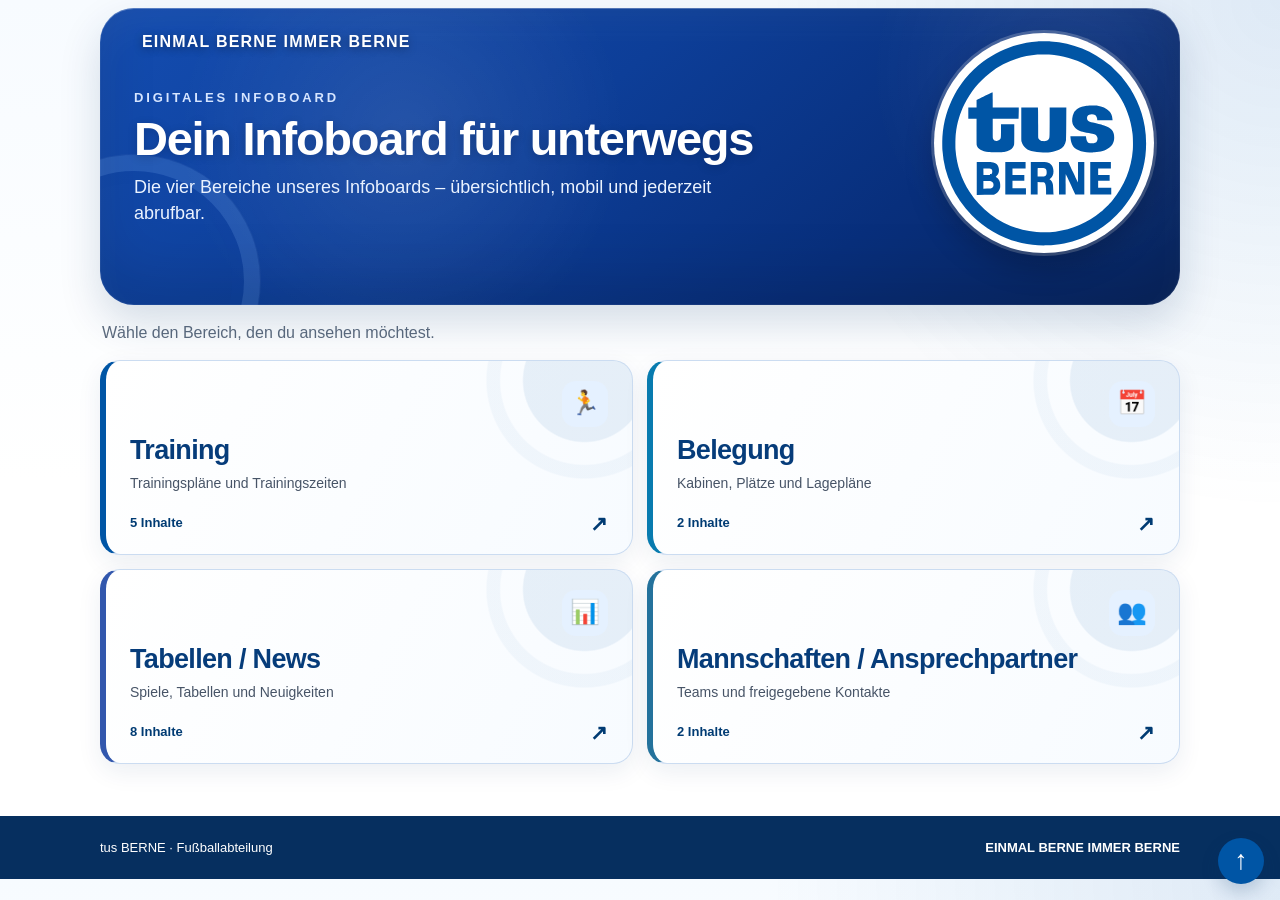
==== commit d8a56546: "Improve infoboard homepage: original tus BERNE logo and simplified four-tile navigation" ====
--- a/index.html
+++ b/index.html
@@ -16,7 +16,7 @@
     <div class="wrap">
       <div class="hero-shell">
         <div class="hero-topline">EINMAL BERNE IMMER BERNE</div>
-        <div class="hero-logo3d" aria-hidden="true"><img src="[data-uri]" alt=""></div>
+        <div class="hero-logo"><img src="./assets/tus-berne-logo.svg" alt="tus BERNE – Vereinslogo" width="220" height="220"></div>
         <div class="hero-inner">
           <p class="eyebrow">DIGITALES INFOBOARD</p>
           <h1>Dein Infoboard für unterwegs</h1>
@@ -32,17 +32,10 @@
       <div id="kategorien" class="category-grid" role="group" aria-label="Vier Infoboard-Kacheln"></div>
     </section>
 
-    <section class="library" id="inhalte" aria-labelledby="contents-title">
-      <div class="controls" aria-label="Inhalte durchsuchen">
-        <div class="search-header">
-          <label class="search-label" for="suche">Inhalte durchsuchen</label>
-          <button id="filter-zurueck" class="reset-filter" type="button" hidden>Alle vier Kacheln anzeigen</button>
-        </div>
-        <input id="suche" class="search" type="search" placeholder="Suchen: Training, Kabinen, Tabellen …" autocomplete="off">
-      </div>
+    <section class="library" id="inhalte" aria-labelledby="contents-title" hidden>
       <div class="section-title">
         <h2 id="contents-title">Alle Inhalte</h2>
-        <span id="gesamtzahl" class="count" aria-live="polite">0 freigegebene Inhalte</span>
+        <div class="section-actions"><span id="gesamtzahl" class="count" aria-live="polite">0 freigegebene Inhalte</span><button id="filter-zurueck" class="reset-filter" type="button">Alle vier Kacheln anzeigen</button></div>
       </div>
       <div id="meldungen" class="notice" role="status" aria-live="polite">Lade freigegebene Inhalte …</div>
       <div id="dokumente" class="documents"></div>
--- a/assets/styles.css
+++ b/assets/styles.css
@@ -55,22 +55,14 @@
 .eyebrow { margin:10px 0 6px; font-size:13px; font-weight:800; letter-spacing:.22em; color:#d6e5ff; }
 h1 { font-size:clamp(29px,4.5vw,47px); line-height:1.07; letter-spacing:-1.3px; max-width:730px; margin:0; text-shadow:0 2px 10px rgba(0,0,0,.18); }
 .subtitle { max-width:650px; margin:11px 0 0; color:#ebf3ff; font-size:clamp(15px,1.8vw,18px); line-height:1.4; }
-.hero-logo3d {
-  position:absolute; top:25px; right:26px; width:194px; height:194px;
-  display:flex; align-items:center; justify-content:center; pointer-events:none;
-  filter:drop-shadow(0 14px 22px rgba(0,0,0,.24));
+.hero-logo {
+  position:absolute; z-index:3; top:25px; right:26px;
+  width:220px; height:220px; padding:7px; border-radius:50%;
+  display:grid; place-items:center; pointer-events:none;
+  background:#fff;
+  box-shadow:0 14px 30px rgba(0,0,0,.22),0 0 0 3px rgba(255,255,255,.22);
 }
-.hero-logo3d::before {
-  content:""; position:absolute; inset:2px; border-radius:50%;
-  background:linear-gradient(145deg,#2d66c7 0%,#0c377f 55%,#0a2d69 100%);
-  box-shadow:inset 5px 5px 10px rgba(255,255,255,.10),inset -10px -12px 20px rgba(0,0,0,.30),0 0 0 3px rgba(9,40,94,.50);
-}
-.hero-logo3d::after {
-  content:""; position:absolute; inset:18px; border-radius:50%;
-  box-shadow:inset 8px 8px 14px rgba(255,255,255,.08),inset -14px -16px 20px rgba(0,0,0,.34);
-  background:linear-gradient(145deg,rgba(52,101,193,.96),rgba(12,50,116,.96));
-}
-.hero-logo3d img { position:relative; z-index:2; width:158px; height:158px; object-fit:contain; padding:10px; opacity:.95; filter:brightness(.68) saturate(.95) contrast(1.12); mix-blend-mode:multiply; }
+.hero-logo img { display:block; width:100%; height:100%; object-fit:contain; }
 .top-actions { display:flex; flex-wrap:wrap; gap:9px; margin:19px 0 0; }
 .button {
   display:inline-flex; justify-content:center; align-items:center;
@@ -111,19 +103,13 @@
 .category-subtitle { color:#475467; font-size:14px; line-height:1.35; }
 .category-bottom { margin-top:auto; padding-top:6px; color:var(--blue-dark); font-size:13px; font-weight:800; }
 .category-arrow { font-size:21px; line-height:1; }
-.search-header { display:flex; justify-content:space-between; align-items:center; flex-wrap:wrap; gap:8px; margin-bottom:7px; }
 .reset-filter { background:var(--blue-soft); border:1px solid #aacbee; border-radius:999px; padding:6px 11px; color:var(--blue-dark); font-size:12px; font-weight:900; }
 .reset-filter:hover { background:#dbeaff; }
 .reset-filter[hidden] { display:none; }
 .library { scroll-margin-top:18px; }
-.controls {
-  background:rgba(255,255,255,.96); border:1px solid var(--line); border-radius:var(--radius);
-  box-shadow:0 8px 22px rgba(0,48,102,.09); padding:12px; margin:0 0 20px;
-}
-.search-label { display:block; margin:0 0 7px; font-weight:800; color:var(--blue-dark); font-size:13px; }
-.search { width:100%; min-height:48px; border:2px solid var(--line); border-radius:14px; padding:10px 13px; background:white; outline:none; }
-.search:focus { border-color:var(--blue); box-shadow:0 0 0 4px rgba(0,85,165,.12); }
-.section-title { display:flex; align-items:end; justify-content:space-between; gap:8px; border-bottom:4px solid var(--blue); padding-bottom:8px; margin:20px 0 11px; }
+.section-title { display:flex; align-items:end; justify-content:space-between; flex-wrap:wrap; gap:8px; border-bottom:4px solid var(--blue); padding-bottom:8px; margin:20px 0 11px; }
+.section-actions { display:flex; align-items:center; justify-content:flex-end; flex-wrap:wrap; gap:10px; }
+.library[hidden] { display:none; }
 .section-title h2 { font-size:clamp(23px,3vw,31px); line-height:1.15; color:var(--blue-dark); margin:0; }
 .count { font-size:12px; color:var(--muted); }
 .notice { background:#fff; border:1px solid var(--line); border-radius:14px; padding:14px; color:var(--muted); }
@@ -150,10 +136,9 @@
   .hero-shell { min-height:0; padding:16px 18px 20px; border-radius:24px; }
   .hero-topline { font-size:12px; margin-left:0; }
   .hero-inner { padding:14px 0 0; min-height:0; }
-  .hero-logo3d { width:105px; height:105px; right:12px; top:48px; opacity:.52; }
-  .hero-logo3d img { width:90px; height:90px; padding:6px; }
+  .hero-logo { width:104px; height:104px; right:12px; top:45px; padding:4px; }
   .eyebrow { font-size:11px; max-width:calc(100% - 80px); }
-  h1 { padding-right:60px; font-size:clamp(27px,6vw,40px); }
+  h1 { padding-right:108px; font-size:clamp(27px,6vw,40px); }
   .subtitle { padding-right:16px; font-size:14px; line-height:1.35; }
   .quick { margin:0 0 14px; }
   .tile-prompt { font-size:14px; line-height:1.35; margin:0 2px 10px; }
@@ -169,12 +154,11 @@
   .document-body { padding-left:15px; }
 }
 @media(max-width:400px) {
-  h1 { padding-right:8px; }
-  .hero-logo3d { width:76px; height:76px; top:43px; right:9px; opacity:.36; }
-  .hero-logo3d img { width:66px; height:66px; }
+  h1 { padding-right:84px; }
+  .hero-logo { width:84px; height:84px; top:43px; right:9px; padding:3px; }
   .category { padding:11px 14px; }
   .category-title { font-size:18px; }
   .count { display:block; }
 }
 @media(prefers-reduced-motion:reduce){ html { scroll-behavior:auto; } }
-@media print { .top-actions,.controls,.backtop { display:none; } }
+@media print { .top-actions,.backtop { display:none; } }
